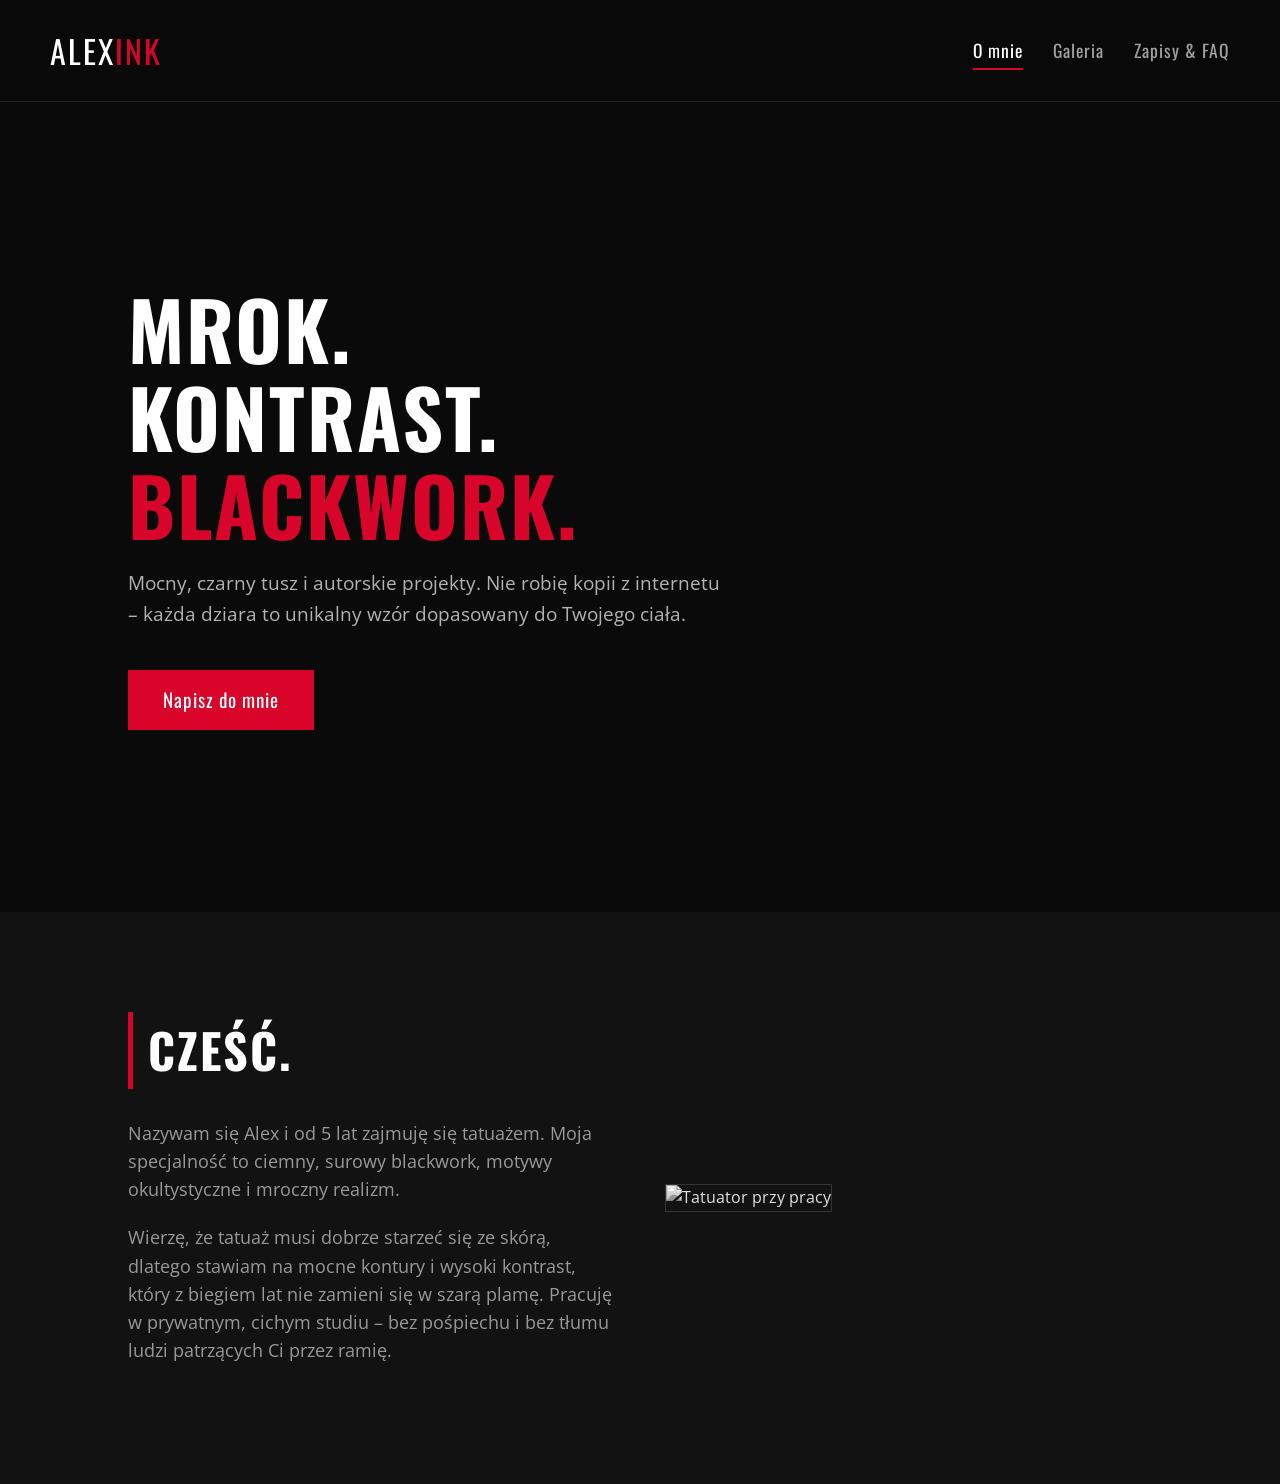
==== index.html @ 9526b443 "Add files via upload" ====
<!DOCTYPE html>
<html lang="pl">
<head>
    <meta charset="UTF-8">
    <meta name="viewport" content="width=device-width, initial-scale=1.0">
    <title>ALEX INK | Blackwork & Dark Art Tattoo</title>
    
    <link href="https://fonts.googleapis.com/css2?family=Oswald:wght@500;700&family=Open+Sans:wght@300;400;600&display=swap" rel="stylesheet">
    <link rel="stylesheet" href="style.css">
</head>
<body>

    <header class="navbar">
        <div class="logo">ALEX<span class="accent">INK</span></div>
        <nav>
            <ul>
                <li><a href="index.html" class="active">O mnie</a></li>
                <li><a href="galeria.html">Galeria</a></li>
                <li><a href="info.html">Zapisy & FAQ</a></li>
            </ul>
        </nav>
    </header>

    <section class="hero">
        <div class="hero-overlay"></div>
        <div class="hero-content">
            <h1>MROK.<br>KONTRAST.<br><span class="accent">BLACKWORK.</span></h1>
            <p>Mocny, czarny tusz i autorskie projekty. Nie robię kopii z internetu – każda dziara to unikalny wzór dopasowany do Twojego ciała.</p>
            <a href="info.html" class="btn">Napisz do mnie</a>
        </div>
    </section>

    <section class="about">
        <div class="about-grid">
            <div class="about-text">
                <h2>Cześć.</h2>
                <p>Nazywam się Alex i od 5 lat zajmuję się tatuażem. Moja specjalność to ciemny, surowy blackwork, motywy okultystyczne i mroczny realizm.</p>
                <p>Wierzę, że tatuaż musi dobrze starzeć się ze skórą, dlatego stawiam na mocne kontury i wysoki kontrast, który z biegiem lat nie zamieni się w szarą plamę. Pracuję w prywatnym, cichym studiu – bez pośpiechu i bez tłumu ludzi patrzących Ci przez ramię.</p>
            </div>
            <div class="about-image">
                <img src="https://plus.unsplash.com/premium_photo-1752236571410-226812dcf61a?q=80&w=687&auto=format&fit=crop" alt="Tatuator przy pracy">
            </div>
        </div>
    </section>

</body>
</html>
---- style.css ----
/* --- BAZA I ZMIENNE --- */
* {
    margin: 0;
    padding: 0;
    box-sizing: border-box;
}

body {
    font-family: 'Open Sans', sans-serif;
    background-color: #0a0a0a; /* Głęboka, smolista czerń */
    color: #e0e0e0; /* Jasnoszary tekst (lepszy kontrast niż czysta biel) */
    line-height: 1.6;
}

h1, h2, h3, .logo {
    font-family: 'Oswald', sans-serif;
    text-transform: uppercase;
    letter-spacing: 2px;
    color: #ffffff;
}

.accent {
    color: #d90429; /* Krwista czerwień */
}

/* --- NAWIGACJA --- */
.navbar {
    display: flex;
    justify-content: space-between;
    align-items: center;
    padding: 25px 50px;
    background-color: rgba(10, 10, 10, 0.95);
    border-bottom: 1px solid #222;
    position: sticky;
    top: 0;
    z-index: 100;
}

.logo {
    font-size: 2rem;
}

.navbar ul {
    list-style: none;
    display: flex;
    gap: 30px;
}

.navbar a {
    text-decoration: none;
    color: #a0a0a0;
    font-family: 'Oswald', sans-serif;
    font-size: 1.1rem;
    letter-spacing: 1px;
    transition: color 0.3s ease;
}

.navbar a:hover, .navbar a.active {
    color: #ffffff;
    border-bottom: 2px solid #d90429;
    padding-bottom: 5px;
}

/* --- HERO SECTION --- */
.hero {
    height: 90vh;
    background-image: url('https://images.unsplash.com/photo-1550684376-efcbd6e3f031?q=80&w=2070&auto=format&fit=crop'); /* Mroczne zdjęcie dziarania */
    background-size: cover;
    background-position: center;
    position: relative;
    display: flex;
    align-items: center;
    padding: 0 10%;
}

.hero-overlay {
    position: absolute;
    top: 0; left: 0; width: 100%; height: 100%;
    background: linear-gradient(90deg, rgba(10,10,10,0.9) 0%, rgba(10,10,10,0.4) 100%);
    z-index: 1;
}

.hero-content {
    position: relative;
    z-index: 2;
    max-width: 600px;
}

.hero-content h1 {
    font-size: 5rem;
    line-height: 1.1;
    margin-bottom: 20px;
}

.hero-content p {
    font-size: 1.2rem;
    color: #b3b3b3;
    margin-bottom: 40px;
}

.btn {
    display: inline-block;
    padding: 15px 35px;
    background-color: #d90429;
    color: #ffffff;
    text-decoration: none;
    font-family: 'Oswald', sans-serif;
    font-size: 1.2rem;
    letter-spacing: 1px;
    transition: background-color 0.3s, transform 0.2s;
}

.btn:hover {
    background-color: #b00320;
    transform: translateY(-3px);
}

/* --- O MNIE --- */
.about {
    padding: 100px 10%;
    background-color: #121212; /* Delikatnie jaśniejszy czarny, by oddzielić sekcje */
}

.about-grid {
    display: grid;
    grid-template-columns: 1fr 1fr;
    gap: 50px;
    align-items: center;
}

.about-text h2 {
    font-size: 3rem;
    margin-bottom: 30px;
    border-left: 5px solid #d90429;
    padding-left: 15px;
}

.about-text p {
    margin-bottom: 20px;
    font-size: 1.1rem;
    color: #999;
}

.about-image img {
    width: 100%;
    filter: grayscale(100%); /* Zdjęcie zrobione na czarno-biało przez CSS! */
    border: 1px solid #333;
    transition: filter 0.5s ease;
}

/* Kolor wraca po najechaniu myszką */
.about-image img:hover {
    filter: grayscale(0%);
}

/* --- NAGŁÓWEK PODSTRON (Galeria i Info) --- */
.page-header {
    text-align: center;
    padding: 80px 20px 40px;
    background-color: #0a0a0a;
}

.page-header h1 {
    font-size: 3.5rem;
    margin-bottom: 10px;
}

.page-header p {
    color: #999;
    font-size: 1.1rem;
    max-width: 600px;
    margin: 0 auto;
}

/* --- GALERIA MASONRY (Asymetryczna siatka) --- */
.gallery {
    padding: 40px 5%;
    background-color: #0a0a0a;
}

.masonry-grid {
    column-count: 3; /* Dzieli galerię na 3 kolumny */
    column-gap: 15px; /* Odstęp między kolumnami */
}

.masonry-item {
    margin-bottom: 15px; /* Odstęp między zdjęciami w pionie */
    break-inside: avoid; /* Zapobiega "łamaniu" zdjęcia wpół między kolumnami */
    overflow: hidden; /* Utrzymuje zdjęcie w ryzach przy powiększaniu */
    position: relative;
    cursor: pointer;
}

.masonry-item img {
    width: 100%;
    display: block; /* Usuwa mikroskopijny margines pod zdjęciem w HTML */
    transition: transform 0.4s ease, filter 0.4s ease;
    filter: brightness(0.8) grayscale(30%); /* Domyślnie lekko przygaszone i zgaszone kolory */
}

/* Mroczny efekt najazdu - zdjęcie "ożywa" */
.masonry-item:hover img {
    transform: scale(1.05); /* Lekkie przybliżenie */
    filter: brightness(1.1) grayscale(0%); /* Pełen kontrast i kolor */
}

/* --- RESPONSYWNOŚĆ DLA GALERII --- */
@media (max-width: 900px) {
    .masonry-grid {
        column-count: 2; /* Na tabletach 2 kolumny */
    }
}

@media (max-width: 600px) {
    .masonry-grid {
        column-count: 1; /* Na telefonach 1 kolumna (jedno zdjęcie pod drugim) */
    }
}

/* ==========================================================================
   PODSTRONA INFO (Zapisy i FAQ)
   ========================================================================== */

.booking-section {
    padding: 60px 10%;
    background-color: #0a0a0a;
}

.booking-grid {
    display: grid;
    grid-template-columns: 1fr 1fr;
    gap: 60px;
    align-items: start;
}

.booking-section h2 {
    font-size: 2.2rem;
    margin-bottom: 30px;
    color: #ffffff;
    border-bottom: 1px solid #222;
    padding-bottom: 15px;
}

/* --- FAQ (Akordion) --- */
.faq-item {
    background-color: #121212;
    margin-bottom: 15px;
    border-left: 3px solid #d90429; /* Czerwony akcent po lewej */
    transition: background-color 0.3s ease;
}

.faq-item:hover {
    background-color: #1a1a1a;
}

/* Stylowanie nagłówka pytania */
.faq-item summary {
    font-family: 'Oswald', sans-serif;
    font-size: 1.2rem;
    color: #ffffff;
    padding: 20px;
    cursor: pointer;
    list-style: none; /* Ukrywa domyślny trójkącik */
    position: relative;
    letter-spacing: 1px;
}

/* Ukrywanie trójkącików w przeglądarkach na silniku WebKit (Safari) */
.faq-item summary::-webkit-details-marker {
    display: none;
}

/* Własna strzałka/ikona plusem (opcjonalnie, tu zrobimy prosto przez tekst) */
.faq-item p {
    padding: 0 20px 20px 20px;
    color: #a0a0a0;
    line-height: 1.7;
    margin: 0;
}

/* --- KARTA BEZPOŚREDNIEGO KONTAKTU (Zamiast formularza) --- */
.contact-card {
    background-color: #121212;
    padding: 40px;
    border: 1px solid #222;
    border-top: 3px solid #d90429; /* Czerwony akcent na górze karty */
}

.contact-intro {
    font-size: 1.05rem;
    color: #b3b3b3;
    margin-bottom: 25px;
}

.booking-checklist {
    list-style: none;
    margin-bottom: 35px;
}

.booking-checklist li {
    margin-bottom: 15px;
    color: #e0e0e0;
    display: flex;
    align-items: center;
    gap: 15px;
    font-size: 1rem;
}

.booking-checklist li i {
    color: #d90429; /* Czerwone ikonki w liście */
    font-size: 1.2rem;
    width: 20px; /* Stała szerokość ikon, żeby tekst równo się zaczynał */
    text-align: center;
}

/* --- DUŻE PRZYCISKI SOCIAL MEDIA --- */
.social-buttons {
    display: flex;
    flex-direction: column;
    gap: 15px;
}

.social-btn {
    display: flex;
    align-items: center;
    justify-content: center;
    gap: 10px;
    padding: 15px;
    color: #ffffff;
    text-decoration: none;
    font-family: 'Oswald', sans-serif;
    font-size: 1.2rem;
    letter-spacing: 1px;
    transition: transform 0.2s ease, filter 0.3s ease;
}

/* Kolory brandowe sociali w mrocznym wydaniu */
.ig-btn {
    background: linear-gradient(45deg, #f09433 0%, #e6683c 25%, #dc2743 50%, #cc2366 75%, #bc1888 100%);
}

.fb-btn {
    background-color: #0084ff;
}

.social-btn:hover {
    transform: translateY(-3px);
    filter: brightness(1.2); /* Lekkie rozjaśnienie po najechaniu */
}

/* --- RESPONSYWNOŚĆ DLA SEKCJI ZAPISÓW --- */
@media (max-width: 900px) {
    .booking-grid {
        grid-template-columns: 1fr; /* Pytania i formularz jedno pod drugim na mniejszych ekranach */
        gap: 40px;
    }
}
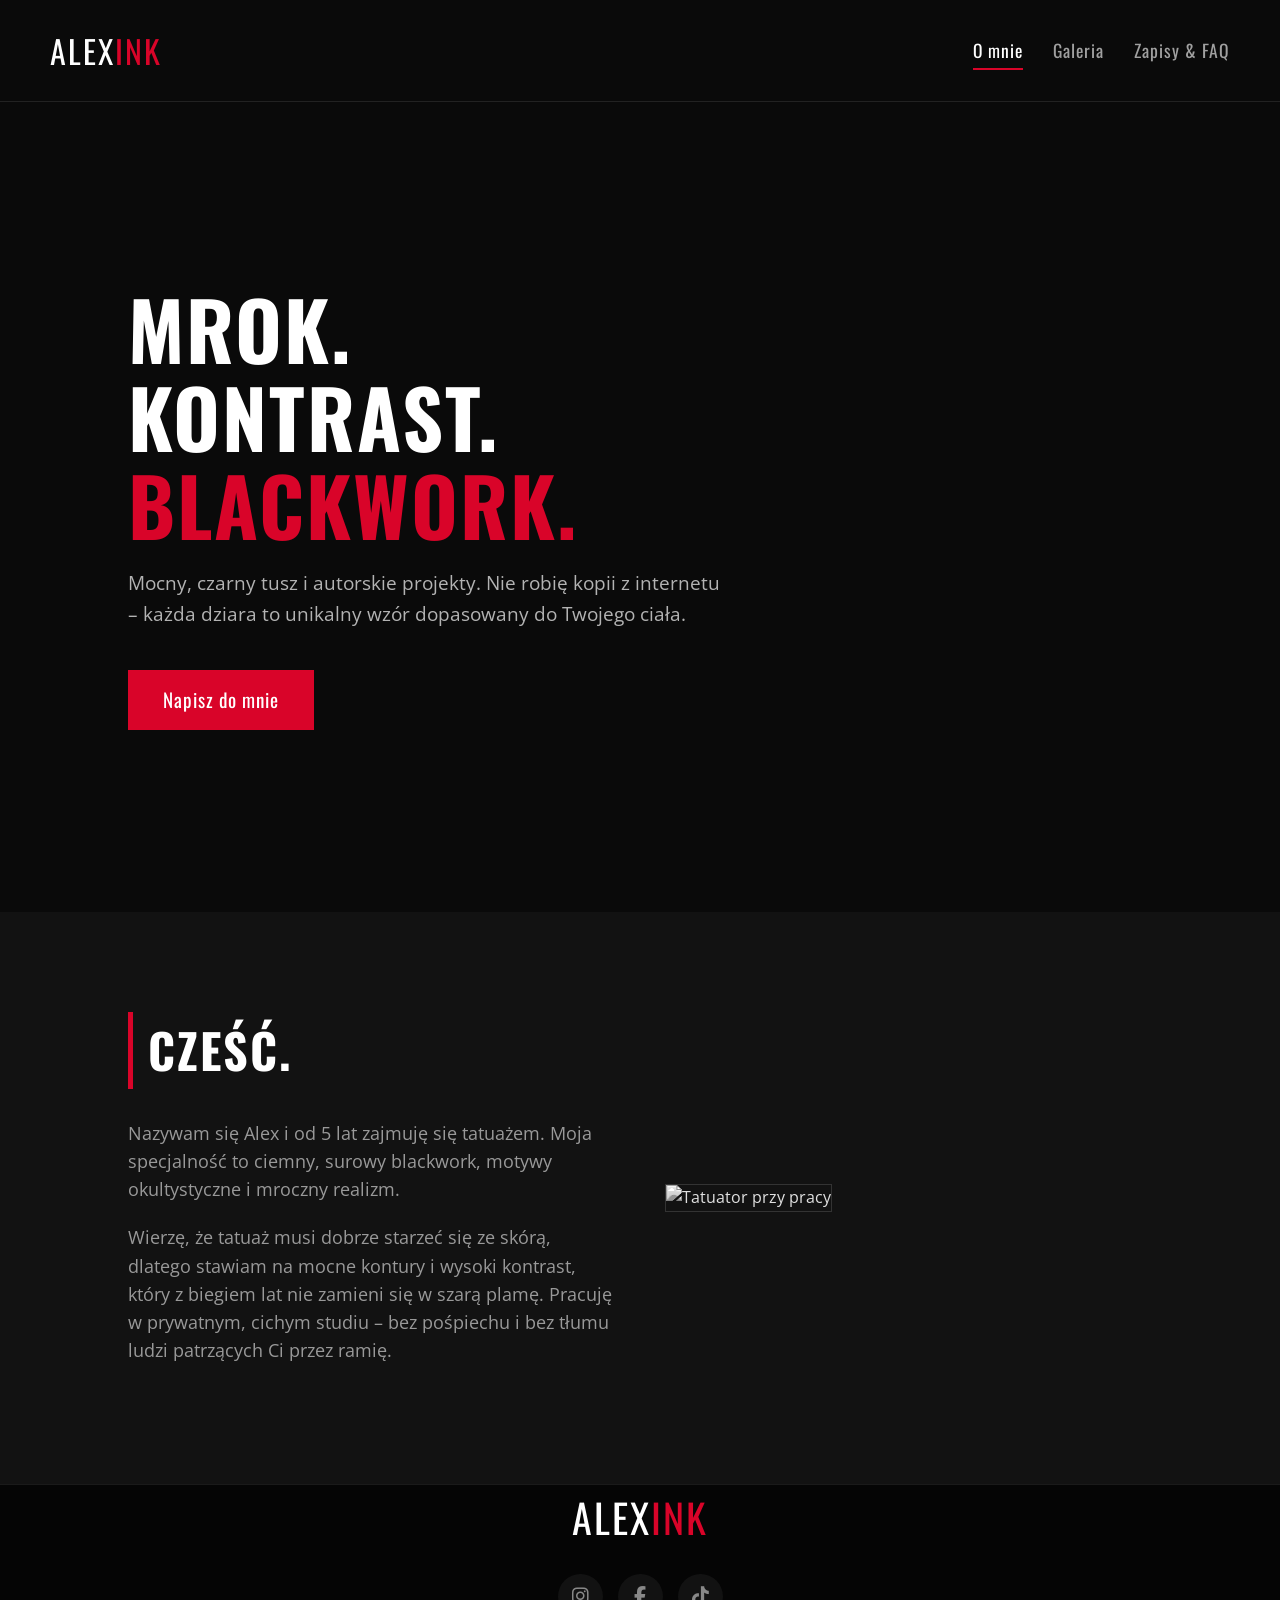
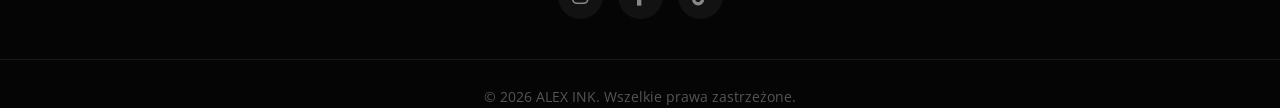
==== commit d17ca479: "Add files via upload" ====
--- a/index.html
+++ b/index.html
@@ -6,6 +6,8 @@
     <title>ALEX INK | Blackwork & Dark Art Tattoo</title>
     
     <link href="https://fonts.googleapis.com/css2?family=Oswald:wght@500;700&family=Open+Sans:wght@300;400;600&display=swap" rel="stylesheet">
+    <link rel="stylesheet" href="https://cdnjs.cloudflare.com/ajax/libs/font-awesome/6.5.1/css/all.min.css">
+    <link rel="icon" type="image/png" href="images/favicon.png">
     <link rel="stylesheet" href="style.css">
 </head>
 <body>
@@ -42,6 +44,18 @@
             </div>
         </div>
     </section>
-
+    <footer class="footer">
+        <div class="footer-content">
+            <div class="footer-logo">ALEX<span class="accent">INK</span></div>
+            <div class="footer-socials">
+                <a href="#"><i class="fa-brands fa-instagram"></i></a>
+                <a href="#"><i class="fa-brands fa-facebook-f"></i></a>
+                <a href="#"><i class="fa-brands fa-tiktok"></i></a>
+            </div>
+        </div>
+        <div class="footer-bottom">
+            <p>&copy; 2026 ALEX INK. Wszelkie prawa zastrzeżone.</p>
+        </div>
+    </footer>
 </body>
 </html>
--- a/style.css
+++ b/style.css
@@ -5,10 +5,14 @@
     box-sizing: border-box;
 }
 
+html, body {
+    overflow-x: hidden; 
+}
+
 body {
     font-family: 'Open Sans', sans-serif;
-    background-color: #0a0a0a; /* Głęboka, smolista czerń */
-    color: #e0e0e0; /* Jasnoszary tekst (lepszy kontrast niż czysta biel) */
+    background-color: #0a0a0a; 
+    color: #e0e0e0; 
     line-height: 1.6;
 }
 
@@ -20,7 +24,7 @@
 }
 
 .accent {
-    color: #d90429; /* Krwista czerwień */
+    color: #d90429; 
 }
 
 /* --- NAWIGACJA --- */
@@ -118,7 +122,7 @@
 /* --- O MNIE --- */
 .about {
     padding: 100px 10%;
-    background-color: #121212; /* Delikatnie jaśniejszy czarny, by oddzielić sekcje */
+    background-color: #121212; 
 }
 
 .about-grid {
@@ -143,7 +147,7 @@
 
 .about-image img {
     width: 100%;
-    filter: grayscale(100%); /* Zdjęcie zrobione na czarno-biało przez CSS! */
+    filter: grayscale(100%); 
     border: 1px solid #333;
     transition: filter 0.5s ease;
 }
@@ -179,41 +183,40 @@
 }
 
 .masonry-grid {
-    column-count: 3; /* Dzieli galerię na 3 kolumny */
-    column-gap: 15px; /* Odstęp między kolumnami */
-}
-
+    column-count: 3; 
+    column-gap: 15px; 
+}
 .masonry-item {
-    margin-bottom: 15px; /* Odstęp między zdjęciami w pionie */
-    break-inside: avoid; /* Zapobiega "łamaniu" zdjęcia wpół między kolumnami */
-    overflow: hidden; /* Utrzymuje zdjęcie w ryzach przy powiększaniu */
+    margin-bottom: 15px;
+    break-inside: avoid; 
+    overflow: hidden; 
     position: relative;
     cursor: pointer;
 }
 
 .masonry-item img {
     width: 100%;
-    display: block; /* Usuwa mikroskopijny margines pod zdjęciem w HTML */
+    display: block;
     transition: transform 0.4s ease, filter 0.4s ease;
-    filter: brightness(0.8) grayscale(30%); /* Domyślnie lekko przygaszone i zgaszone kolory */
-}
-
-/* Mroczny efekt najazdu - zdjęcie "ożywa" */
+    filter: brightness(0.8) grayscale(30%); 
+}
+
+
 .masonry-item:hover img {
-    transform: scale(1.05); /* Lekkie przybliżenie */
-    filter: brightness(1.1) grayscale(0%); /* Pełen kontrast i kolor */
+    transform: scale(1.05);
+    filter: brightness(1.1) grayscale(0%); 
 }
 
 /* --- RESPONSYWNOŚĆ DLA GALERII --- */
 @media (max-width: 900px) {
     .masonry-grid {
-        column-count: 2; /* Na tabletach 2 kolumny */
+        column-count: 2; 
     }
 }
 
 @media (max-width: 600px) {
     .masonry-grid {
-        column-count: 1; /* Na telefonach 1 kolumna (jedno zdjęcie pod drugim) */
+        column-count: 2; 
     }
 }
 
@@ -241,11 +244,11 @@
     padding-bottom: 15px;
 }
 
-/* --- FAQ (Akordion) --- */
+/* --- FAQ  --- */
 .faq-item {
     background-color: #121212;
     margin-bottom: 15px;
-    border-left: 3px solid #d90429; /* Czerwony akcent po lewej */
+    border-left: 3px solid #d90429; 
     transition: background-color 0.3s ease;
 }
 
@@ -253,24 +256,24 @@
     background-color: #1a1a1a;
 }
 
-/* Stylowanie nagłówka pytania */
+
 .faq-item summary {
     font-family: 'Oswald', sans-serif;
     font-size: 1.2rem;
     color: #ffffff;
     padding: 20px;
     cursor: pointer;
-    list-style: none; /* Ukrywa domyślny trójkącik */
+    list-style: none;
     position: relative;
     letter-spacing: 1px;
 }
 
-/* Ukrywanie trójkącików w przeglądarkach na silniku WebKit (Safari) */
+
 .faq-item summary::-webkit-details-marker {
     display: none;
 }
 
-/* Własna strzałka/ikona plusem (opcjonalnie, tu zrobimy prosto przez tekst) */
+
 .faq-item p {
     padding: 0 20px 20px 20px;
     color: #a0a0a0;
@@ -278,12 +281,12 @@
     margin: 0;
 }
 
-/* --- KARTA BEZPOŚREDNIEGO KONTAKTU (Zamiast formularza) --- */
+/* --- KARTA BEZPOŚREDNIEGO KONTAKTU  --- */
 .contact-card {
     background-color: #121212;
     padding: 40px;
     border: 1px solid #222;
-    border-top: 3px solid #d90429; /* Czerwony akcent na górze karty */
+    border-top: 3px solid #d90429;
 }
 
 .contact-intro {
@@ -307,9 +310,9 @@
 }
 
 .booking-checklist li i {
-    color: #d90429; /* Czerwone ikonki w liście */
+    color: #d90429; 
     font-size: 1.2rem;
-    width: 20px; /* Stała szerokość ikon, żeby tekst równo się zaczynał */
+    width: 20px; 
     text-align: center;
 }
 
@@ -334,7 +337,7 @@
     transition: transform 0.2s ease, filter 0.3s ease;
 }
 
-/* Kolory brandowe sociali w mrocznym wydaniu */
+
 .ig-btn {
     background: linear-gradient(45deg, #f09433 0%, #e6683c 25%, #dc2743 50%, #cc2366 75%, #bc1888 100%);
 }
@@ -345,7 +348,63 @@
 
 .social-btn:hover {
     transform: translateY(-3px);
-    filter: brightness(1.2); /* Lekkie rozjaśnienie po najechaniu */
+    filter: brightness(1.2);
+}
+
+/* ==========================================================================
+   FOOTER
+   ========================================================================== */
+.footer {
+    background-color: #050505;
+    border-top: 1px solid #1a1a1a;
+    text-align: center;
+}
+
+.footer-content {
+    display: flex;
+    flex-direction: column;
+    align-items: center;
+    gap: 25px;
+    margin-bottom: 40px;
+}
+
+.footer-logo {
+    font-family: 'Oswald', sans-serif;
+    font-size: 2.5rem;
+    color: #ffffff;
+    letter-spacing: 2px;
+}
+
+.footer-socials {
+    display: flex;
+    gap: 15px;
+}
+
+.footer-socials a {
+    display: flex;
+    align-items: center;
+    justify-content: center;
+    width: 45px;
+    height: 45px;
+    background-color: #121212;
+    color: #888;
+    border-radius: 50%; /* Okrągłe ikonki */
+    text-decoration: none;
+    font-size: 1.2rem;
+    transition: background-color 0.3s ease, color 0.3s ease, transform 0.3s ease;
+}
+
+.footer-socials a:hover {
+    background-color: #d90429; /* Czerwone podświetlenie */
+    color: #ffffff;
+    transform: translateY(-4px); /* Ikonka delikatnie unosi się do góry */
+}
+
+.footer-bottom {
+    border-top: 1px solid #1a1a1a;
+    padding-top: 25px;
+    color: #555;
+    font-size: 0.9rem;
 }
 
 /* --- RESPONSYWNOŚĆ DLA SEKCJI ZAPISÓW --- */
@@ -354,4 +413,92 @@
         grid-template-columns: 1fr; /* Pytania i formularz jedno pod drugim na mniejszych ekranach */
         gap: 40px;
     }
+}
+
+/* SMARTFONY (do 768px) */
+@media (max-width: 768px) {
+    
+    /* 1. Nawigacja (Menu pionowe) */
+    .navbar {
+        flex-direction: column; /* Wymusza układ pionowy: najpierw logo, potem linki */
+        padding: 20px;
+        gap: 20px;
+        text-align: center;
+    }
+    
+    .navbar ul {
+        flex-direction: row; 
+        flex-wrap: wrap; /* Jak się nie zmieszczą, spadną niżej */
+        justify-content: center;
+        gap: 15px;
+        width: 100%;
+    }
+
+    /* 2. Hero Section (Strona główna) */
+    .hero {
+        padding: 0 5%;
+        text-align: center; /* Środkujemy tekst na telefonie, wygląda to o wiele lepiej */
+        justify-content: center;
+    }
+
+    .hero-content h1 {
+        font-size: 2.5rem; /* Zmniejszamy giganta, żeby zmieścił się na małym ekranie */
+        margin-bottom: 15px;
+        word-wrap: break-word; /* W ostateczności złamie słowo, zamiast psuć stronę */
+    }
+
+    .hero-content p {
+        font-size: 1.05rem;
+        margin-bottom: 30px;
+    }
+
+    /* 3. Sekcja "O mnie" */
+    .about {
+        padding: 60px 5%; 
+    }
+
+    .about-text h2 {
+        font-size: 2.2rem;
+    }
+
+    /* 4. Nagłówki podstron (Galeria i Info) */
+    .page-header {
+        padding: 50px 15px 20px;
+    }
+
+    .page-header h1 {
+        font-size: 2.5rem;
+    }
+
+    /* 5. Zapisy i FAQ (info.html) */
+    .booking-section {
+        padding: 40px 5%;
+    }
+
+    .booking-grid {
+        grid-template-columns: 1fr;
+        gap: 40px;
+    }
+
+    .faq-item summary {
+        font-size: 1.1rem;
+        padding: 15px; 
+    }
+
+    .faq-item p {
+        padding: 0 15px 15px 15px;
+    }
+
+    .contact-card {
+        padding: 25px 20px; 
+    }
+
+    .booking-checklist li {
+        font-size: 0.95rem;
+    }
+    
+    .social-btn {
+        font-size: 1.1rem;
+        padding: 12px;
+    }
 }
